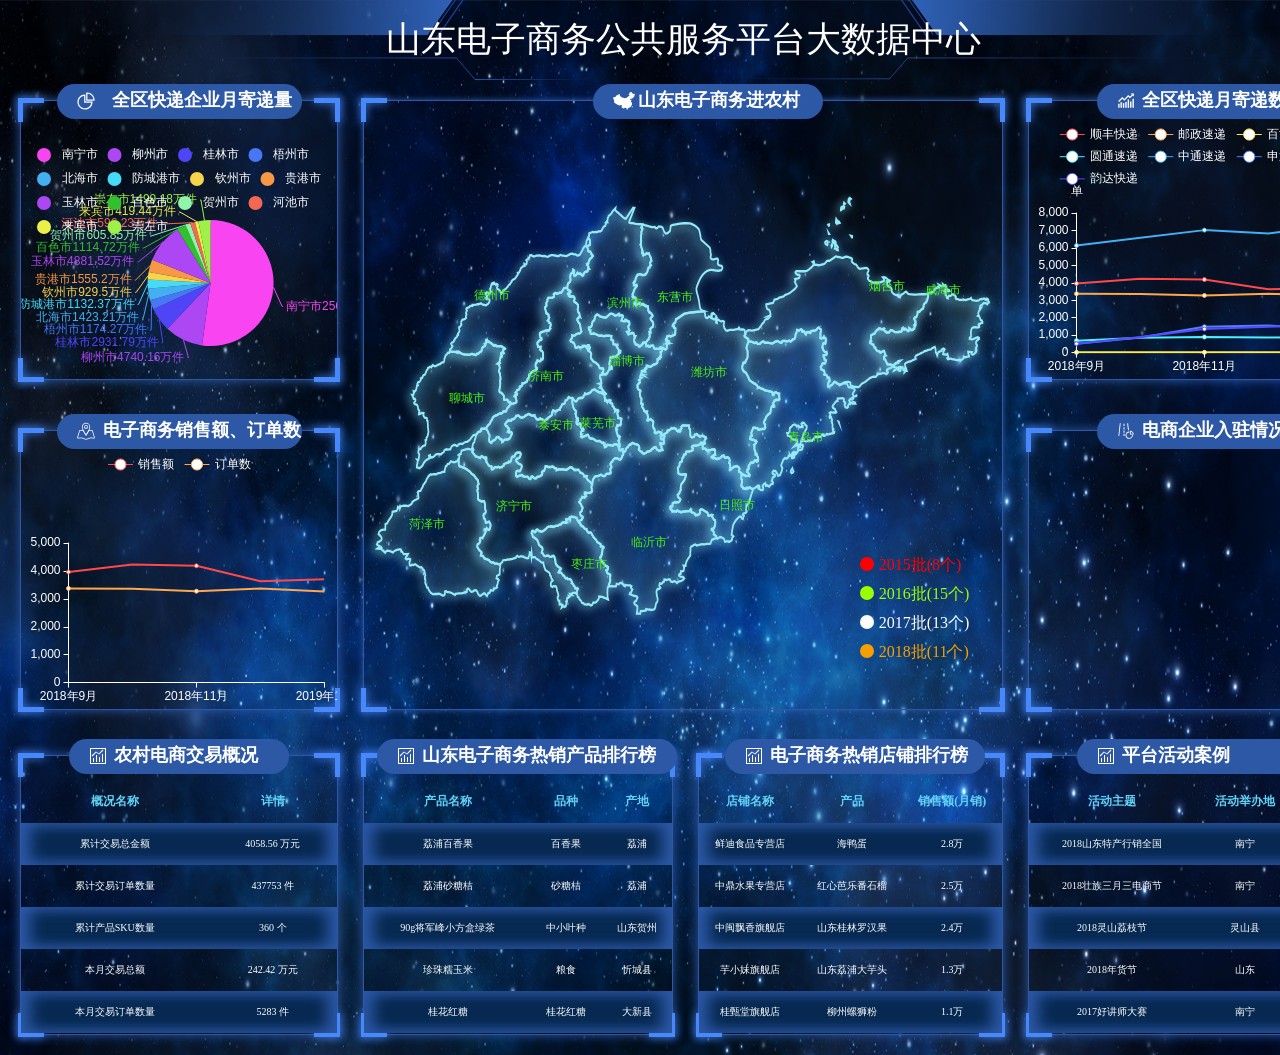
==== index.html @ 79c5d1a5 "Initial commit" ====
﻿<!DOCTYPE html>
<html lang="zh-CN">
<head>
    <meta charset="utf-8">
    <meta http-equiv="X-UA-Compatible" content="IE=edge">
    <meta name="viewport" content="width=device-width, initial-scale=1">
    <title>山东电子商务公共服务平台大数据中心</title>
    <link href="css/bootstrap.css" rel="stylesheet">
    <link rel="stylesheet" href="css/base.css">
    <link rel="stylesheet" href="css/index.css">

    <style>
        .t_title{
            width: 100%;
            height: 100%;
            text-align: center;
            font-size: 2.5em;
            line-height: 80px;
            color: #fff;
        }
        #chart_map{
            cursor: pointer;
        }
        .t_show{
            position: absolute;
            top: 0;
            right: 0;
            border-radius: 2px;
            background: #2C58A6;
            padding: 2px 5px;
            color: #fff;
            cursor: pointer;
        }
    </style>
</head>
<body>

<!--header-->
<div class="header">
    <div class="bg_header">
        <div class="header_nav fl t_title">
            山东电子商务公共服务平台大数据中心
        </div>
    </div>
</div>

<!--main-->
<div class="data_content">
    <!-- <div class="data_time">
        温馨提示: 点击模块后跳转至详情页面。
    </div> -->

    <div class="data_main">
        <div class="main_left fl">
            <div class="left_1 t_btn6" style="cursor: pointer;">
                <!--左上边框-->
                <div class="t_line_box">
                    <i class="t_l_line"></i>
                    <i class="l_t_line"></i>
                </div>
                <!--右上边框-->
                <div class="t_line_box">
                    <i class="t_r_line"></i>
                    <i class="r_t_line"></i>
                </div>
                <!--左下边框-->
                <div class="t_line_box">
                    <i class="l_b_line"></i>
                    <i class="b_l_line"></i>
                </div>
                    <!--右下边框-->
                    <div class="t_line_box">
                    <i class="r_b_line"></i>
                    <i class="b_r_line"></i>
                </div>
                <div class="main_title">
                    <img src="picture/t_1.png" alt="">
                  全区快递企业月寄递量
                </div>
                <div id="chart_1" class="chart" style="width:100%;height: 280px;"></div>
            </div>
            <div class="left_2" style="cursor: pointer;">
                <div class="t_line_box">
                    <i class="t_l_line"></i>
                    <i class="l_t_line"></i>
                </div>
                <div class="t_line_box">
                    <i class="t_r_line"></i>
                    <i class="r_t_line"></i>
                </div>
                <div class="t_line_box">
                    <i class="l_b_line"></i>
                    <i class="b_l_line"></i>
                </div>
                    <div class="t_line_box">
                    <i class="r_b_line"></i>
                    <i class="b_r_line"></i>
                </div>
                <div class="main_title">
                    <img src="picture/t_2.png" alt="">
                    电子商务销售额、订单数
                </div>
                <div id="chart_2" class="chart t_btn9" style="width:100%;height: 280px;"></div>
            </div>
        </div>
        <div class="main_center fl">
            <div class="center_text" style="position: relative;">
                <!--左上边框-->
                <div class="t_line_box">
                    <i class="t_l_line"></i>
                    <i class="l_t_line"></i>
                </div>
                <!--右上边框-->
                <div class="t_line_box">
                    <i class="t_r_line"></i>
                    <i class="r_t_line"></i>
                </div>
                <!--左下边框-->
                <div class="t_line_box">
                    <i class="l_b_line"></i>
                    <i class="b_l_line"></i>
                </div>
                 <!--右下边框-->
                 <div class="t_line_box">
                    <i class="r_b_line"></i>
                    <i class="b_r_line"></i>
                </div>
                <div class="main_title" style="width: 230px;">
                    <img src="picture/t_3.png" alt="">
                    山东电子商务进农村
                </div>
                <div id="chart_map" style="width:100%;height:610px;">
                </div>
                <div class="linshi_zdy">
                    <ul>
                        <li><span></span>2015批(8个)</li>
                        <li><span></span>2016批(15个)</li>
                        <li><span></span>2017批(13个)</li>
                        <li><span></span>2018批(11个)</li>
                    </ul>
                </div>
            </div>
        </div>
<style type="text/css">
.linshi_zdy{
    position: absolute;
    right: 0px;
    top: 450px;
}
.linshi_zdy li{
    width: 150px;
    font-size: 16px;
    padding: 3px 8px;
    cursor: pointer;
}
.linshi_zdy span{
    display: block;
    width: 14px;
    height: 14px;
    float: left;
    border-radius: 50%;
    margin-top: 3px;
    margin-right: 5px;
}
.linshi_zdy li:first-child{
    color: #ff0000;
}
.linshi_zdy li:first-child span{
    background: #ff0000;
}
.linshi_zdy li:nth-child(2){
    color: #9cff00;
}
.linshi_zdy li:nth-child(2) span{
    background: #9cff00;
}
.linshi_zdy li:nth-child(3){
    color: #fff;
}
.linshi_zdy li:nth-child(3) span{
    background: #fff;
}
.linshi_zdy li:nth-child(4){
    color: #f4a100;
}
.linshi_zdy li:nth-child(4) span{
    background: #f4a100;
}
</style>
        <div class="main_right fr">
            <div class="right_1">
                <!--左上边框-->
                <div class="t_line_box">
                    <i class="t_l_line"></i>
                    <i class="l_t_line"></i>
                </div>
                <!--右上边框-->
                <div class="t_line_box">
                    <i class="t_r_line"></i>
                    <i class="r_t_line"></i>
                </div>
                <!--左下边框-->
                <div class="t_line_box">
                    <i class="l_b_line"></i>
                    <i class="b_l_line"></i>
                </div>
                    <!--右下边框-->
                    <div class="t_line_box">
                    <i class="r_b_line"></i>
                    <i class="b_r_line"></i>
                </div>
                <div class="main_title" style="width:220px;">
                    <img src="picture/t_4.png" alt="">
                    全区快递月寄递数量
                </div>
                <div id="chart_3" class="echart t_btn7" style="width:100%;height: 280px;"></div>
            </div>
            <div class="right_2">
                <!--左上边框-->
                <div class="t_line_box">
                    <i class="t_l_line"></i>
                    <i class="l_t_line"></i>
                </div>
                <!--右上边框-->
                <div class="t_line_box">
                    <i class="t_r_line"></i>
                    <i class="r_t_line"></i>
                </div>
                <!--左下边框-->
                <div class="t_line_box">
                    <i class="l_b_line"></i>
                    <i class="b_l_line"></i>
                </div>
                    <!--右下边框-->
                    <div class="t_line_box">
                    <i class="r_b_line"></i>
                    <i class="b_r_line"></i>
                </div>
                <div class="main_title" style="width:200px;">
                    <img src="picture/t_5.png" alt="">
                    电商企业入驻情况
                </div>
                <div id="chart_4" class="echart fl t_btn4" style="width:100%;height: 280px;cursor: pointer;"></div>
            </div>
        </div>
    </div>
    <div class="data_bottom">
        <div class="bottom_1 fl t_btn5" style="cursor: pointer;">
            <div class="t_line_box">
                <i class="t_l_line"></i>
                <i class="l_t_line"></i>
            </div>
            <div class="t_line_box">
                <i class="t_r_line"></i>
                <i class="r_t_line"></i>
            </div>
            <div class="t_line_box">
                <i class="l_b_line"></i>
                <i class="b_l_line"></i>
            </div>
                <div class="t_line_box">
                <i class="r_b_line"></i>
                <i class="b_r_line"></i>
            </div>
            <div class="main_title">
                <img src="picture/t_7.png" alt="">
                农村电商交易概况
            </div>
            <div class="main_table t_btn8">
                    <table>
                        <thead>
                        <tr>
                            <th>概况名称</th>
                            <th>详情</th>
                        </tr>
                        </thead>
                        <tbody>
                        <tr>
                            <td>累计交易总金额</td>
                            <td>4058.56 万元</td>
                        </tr>
                        <tr>
                            <td>累计交易订单数量</td>
                            <td>437753 件</td>
                        </tr>
                        <tr>
                            <td>累计产品SKU数量</td>
                            <td>360 个</td>
                        </tr>
                        <tr>
                            <td>本月交易总额</td>
                            <td>242.42 万元</td>
                        </tr>
                        <tr>
                            <td>本月交易订单数量</td>
                            <td>5283 件</td>
                        </tr>
                        </tbody>
                    </table>
                </div>
        </div>
        <div class="bottom_center fl">
            <div class="bottom_2 fl">
                <div class="t_line_box">
                    <i class="t_l_line"></i>
                    <i class="l_t_line"></i>
                </div>
                <div class="t_line_box">
                    <i class="t_r_line"></i>
                    <i class="r_t_line"></i>
                </div>
                <div class="t_line_box">
                    <i class="l_b_line"></i>
                    <i class="b_l_line"></i>
                </div>
                    <div class="t_line_box">
                    <i class="r_b_line"></i>
                    <i class="b_r_line"></i>
                </div>
                <div class="main_title" style="width:300px;left:40%;">
                    <img src="picture/t_7.png" alt="">
                    山东电子商务热销产品排行榜
                </div>
                <div class="main_table t_btn8">
                    <table>
                        <thead>
                        <tr>
                            <th>产品名称</th>
                            <th>品种</th>
                            <th>产地</th>
                        </tr>
                        </thead>
                        <tbody>
                        <tr>
                            <td>荔浦百香果</td>
                            <td>百香果</td>
                            <td>荔浦</td>
                        </tr>
                        <tr>
                            <td>荔浦砂糖桔</td>
                            <td>砂糖桔</td>
                            <td>荔浦</td>
                        </tr>
                        <tr>
                            <td>90g将军峰小方盒绿茶</td>
                            <td>中小叶种</td>
                            <td>山东贺州</td>
                        </tr>
                        <tr>
                            <td>珍珠糯玉米</td>
                            <td>粮食</td>
                            <td>忻城县</td>
                        </tr>
                        <tr>
                            <td>桂花红糖</td>
                            <td>桂花红糖</td>
                            <td>大新县</td>
                        </tr>
                        </tbody>
                    </table>
                </div>
            </div>
            <div class="bottom_3 fl">
                <div class="t_line_box">
                    <i class="t_l_line"></i>
                    <i class="l_t_line"></i>
                </div>
                <div class="t_line_box">
                    <i class="t_r_line"></i>
                    <i class="r_t_line"></i>
                </div>
                <div class="t_line_box">
                    <i class="l_b_line"></i>
                    <i class="b_l_line"></i>
                </div>
                    <div class="t_line_box">
                    <i class="r_b_line"></i>
                    <i class="b_r_line"></i>
                </div>
                <div class="main_title" style="width:260px;left:45%;">
                    <img src="picture/t_7.png" alt="">
                   电子商务热销店铺排行榜
                </div>
                <div class="main_table t_btn2">
                    <table>
                        <thead>
                        <tr>
                            <th>店铺名称</th>
                            <th>产品</th>
                            <th>销售额(月销)</th>
                        </tr>
                        </thead>
                        <tbody>
                        <tr>
                            <td>鲜迪食品专营店</td>
                            <td>海鸭蛋</td>
                            <td>2.8万</td>
                        </tr>
                        <tr>
                            <td>中鼎水果专营店</td>
                            <td>红心芭乐番石榴</td>
                            <td>2.5万</td>
                        </tr>
                        <tr>
                            <td>中闽飘香旗舰店</td>
                            <td>山东桂林罗汉果</td>
                            <td>2.4万</td>
                        </tr>
                        <tr>
                            <td>芋小妹旗舰店</td>
                            <td>山东荔浦大芋头</td>
                            <td>1.3万</td>
                        </tr>
                        <tr>
                            <td>桂甄堂旗舰店</td>
                            <td>柳州螺狮粉</td>
                            <td>1.1万</td>
                        </tr>
                        </tbody>
                    </table>
                </div>
            </div>
        </div>
        <div class="bottom_4 fr">
            <div class="t_line_box">
                <i class="t_l_line"></i>
                <i class="l_t_line"></i>
            </div>
            <div class="t_line_box">
                <i class="t_r_line"></i>
                <i class="r_t_line"></i>
            </div>
            <div class="t_line_box">
                <i class="l_b_line"></i>
                <i class="b_l_line"></i>
            </div>
                <div class="t_line_box">
                <i class="r_b_line"></i>
                <i class="b_r_line"></i>
            </div>
            <div class="main_title">
                <img src="picture/t_7.png" alt="">
                平台活动案例
            </div>
            <div class="main_table t_btn3 table_zdy">
                <table>
                    <thead>
                    <tr>
                        <th>活动主题</th>
                        <th>活动举办地</th>
                        <th>日期</th>
                    </tr>
                    </thead>
                    <tbody>
                    <tr>
                        <td><a target="blank" href="http://www.gxitps.org/zhanhui/detail/id/20.html">2018山东特产行销全国</a></td>
                        <td>南宁</td>
                        <td>2018年</td>
                    </tr>
                    <tr>
                        <td><a target="blank" href="http://www.gxitps.org/zhanhui/detail/id/16.html">2018壮族三月三电商节</a></td>
                        <td>南宁</td>
                        <td>2018年</td>
                    </tr>
                    <tr>
                        <td><a target="blank" href="http://www.gxitps.org/zhanhui/detail/id/17.html">2018灵山荔枝节</a></td>
                        <td>灵山县</td>
                        <td>2018年</td>
                    </tr>
                    <tr>
                        <td>2018年货节</td>
                        <td>山东</td>
                        <td>2018年</td>
                    </tr>
                    <tr>
                        <td>2017好讲师大赛</td>
                        <td>南宁</td>
                        <td>2017年</td>
                    </tr>
                    </tbody>
                </table>
            </div>
        </div>
    </div>
</div>
</body>
<script src="scripts/jquery-2.2.1.min.js"></script>
<script src="scripts/bootstrap.min.js"></script>
<script src="scripts/common.js"></script>
<script src="scripts/echarts.min.js"></script>
<script src="scripts/datatool.js"></script>
<script src="scripts/index.js"></script>
<!-- <script src="scripts/china.js"></script> -->
<script src="scripts/shandong.js"></script>
<script type="text/javascript">
    var dianshang = [];
    function get_shuju(){
        $.ajax({
            type : "post",
            async:false,
            url:"/record/dianshang",
            data:{},
            dataType:"json",
            success:function(res){
                // console.log(res);
                // if (res) {
                    // for (var i = 0; i < res.length; i++) {
                        dianshang.push(res);
                    // };
                // };
            }
        })
        return dianshang;
    }

    //电商企业入驻情况
    dianshang = get_shuju();

    var changedetail = echarts.init(document.getElementById('chart_4'));
    option = {
        tooltip: {
            trigger: 'axis',
            // formatter: '{b}</br>{a}: {c}</br>{a1}: {c1}'
        },
        toolbox: {
            show:false,
            feature: {
                dataView: {show: true, readOnly: false},
                magicType: {show: true, type: ['line', 'bar']},
                restore: {show: true},
                saveAsImage: {show: true}
            }
        },
        legend: {
            data:['',''],
            show:false
        },
        grid:{
            top:'18%',
            right:'5%',
            bottom:'8%',
            left:'5%',
            containLabel: true
        },
        xAxis: [
            {
                type: 'category',
                data: ['名优企业','技术服务','技术开发','电子商务','网络推广','涉互联网企业'],
                splitLine:{
                    show:false,
                    lineStyle:{
                        color: '#3c4452'
                    }
                },
                axisTick: {
                    show: false
                },
                axisLabel:{
                    textStyle:{
                        color:"#fff"
                    },
                    lineStyle:{
                        color: '#519cff'
                    },
                    alignWithLabel: true,
                    interval:0
                }
            }
        ],
        yAxis: [
            {
                type: 'value',
                name: '入驻数据',
                nameTextStyle:{
                    color:'#fff'
                },
                interval: 100000,
                min: 0,
                splitLine:{
                    show:true,
                    lineStyle:{
                        color: '#23303f'
                    }
                },
                axisLine: {
                    show:false,
                    lineStyle: {
                        color: '#115372'
                    }
                },
                axisTick: {
                    show: false
                },
                axisLabel:{
                    textStyle:{
                        color:"#fff"
                    },
                    alignWithLabel: true,
                    interval:0

                }
            }
        ],
        color:"yellow",
        series: [
            {
                name:'电商企业入驻',
                type:'bar',
                data: [dianshang[0][0],dianshang[0][1],dianshang[0][2],dianshang[0][3],dianshang[0][4],dianshang[0][5]],
                boundaryGap: '45%',
                barWidth:'40%',

                itemStyle: {
                    normal: {
                        color: function(params) {
                            var colorList = [
                                '#6bc0fb','#7fec9d','#fedd8b','#ffa597','#84e4dd','#6bc0fb'
                            ];
                            return colorList[params.dataIndex]
                        },label: {
                            show: true,
                            position: 'top',
                            formatter: '{c}'
                        }
                    }
                }
            }
        ]
    };
    changedetail.setOption(option);
</script>
</html>
---- css/base.css ----
﻿*{
    margin: 0;
    padding: 0;
    font-family: PingFangSC-Light, 微软雅黑;
}
body,html{
    width: 100%;
    height: auto;
    color:#333;
    /* overflow: hidden;*/
    background: url('../images/bg.jpg') no-repeat;
    background-size: 100% 100%;
}
/*各浏览器显示不同，去掉蓝色边框*/
fieldset, img, input, button {
    border: none;
    padding: 0;
    margin: 0;
    outline-style: none;
}
img {
    border: 0;
    vertical-align: middle;
}
ul, li {
    list-style: none;
}
a {
    text-decoration: none;
    cursor: pointer;
}
/*清除浮动*/
.clear-both:before, .clear-both:after {
    display: table;
    content: "";
    -webkit-box-sizing: border-box;
    -moz-box-sizing: border-box;
    box-sizing: border-box;
    clear: both;
}
.clearfix {
    *zoom: 1; /*IE/7/6*/
}
.fl{
    float: left;
}
.fr{
    float: right;
}

/*header开始*/
.header{
    width: 100%;
    height: 80px;
    padding:0 20px;
    min-width: 1366px;
}
.bg_header{
    width: 100%;
    height: 80px;
    background: url(../images/title.png) no-repeat;
    background-size: 100% 100%;
}
.header>.header_logo{
    padding:18px 10px 10px 0px;
}
.header>.header_logo>a{
    display: block;
}
.header>.header_logo>a>img{
    width:260px;
}

.header>.header_nav{
    margin-left: 20px;
}
.header>.header_nav>ul>li{
    float: left;
    margin-right: 6px;
    position: relative;
}
.header>.header_nav>ul>li>a{
    display: block;
    height: 80px;
    padding:0 10px 0 30px;
    line-height: 80px;
    color:#fff;
}
.header>.header_nav>ul>li>a:hover{
    border-bottom: 4px solid #4b8df8;
}
.header>.header_nav>ul>li>img{
    float: left;
    position: absolute;
    top: 33px;
    left:10px;
}
.header>.header_nav>ul>li>a.nav_current{
    border-bottom: 4px solid #4b8df8;
}

.header>.header_myself{
    width: 90px;
    text-align: center;
}
.header>.header_myself>p{
    color:#fff;
    font-size: 13px;
    margin-top: 15px;
}
.header>.header_myself>a{
    color:#fff;
    font-size: 13px;
}

/*content 开始*/

.content{
    margin: 20px;
    width: calc(100% - 40px);
    min-width: 1366px;
}
.content>.content_title{
    width: 100%;
    height: 35px;
    line-height: 35px;
    background-color: #4b8df8;
    box-sizing: border-box;
    margin-bottom: 20px;
}
.content>.content_title>p{
    color:#fff;
    font-size: 16px;
    font-weight: 600;
}
.content>.content_title>img{
    margin: 10px 10px 0px 10px;
}
.content>.content_main{
    min-width: 1366px;
}
.content>.content_main>.content_search>div{
    margin-right: 25px;
}
.content>.content_main>.content_search>div>label{
    width: 80px;
    text-align: right;
}
.content>.content_main>.content_search>div>select,
.content>.content_main>.content_search>div>input
{
    width: 200px;
}
.content>.content_main>.content_table{
    margin-top: 30px;
}
.content>.content_main>.content_table>table{
    margin-top: 15px;
}
.content>.content_main>.content_table>table th:nth-child(1),
.content>.content_main>.content_table>table td:nth-child(1){
    width: 50px;
    text-align: center;
}

.content>.content_main>.content_page>span {
    font-size: 12.8px;
    margin-top: 7px;
}
.content>.content_main>.content_page>select{
    width: 70px;
    margin-right: 10px;
}
/*content 结束*/
---- css/index.css ----
﻿.data_content{
    /*overflow-x: hidden;*/
    min-width: 1366px;
    padding-top: 20px;
    padding-bottom: 20px;
}
.data_content .data_time{
    width: 340px;
    height: 35px;
    background-color: #2C58A6;
    line-height: 35px;
    color: #fff;
    font-size: 12.8px;
    position: relative;
    margin-bottom: 25px;
    margin-left: 20px;
    text-align: center;
}
.data_content .data_time img{
    position: absolute;
    top: 8px;
    left: 15px;
}
.data_content .data_info{
    width: calc(100% - 40px);
    margin-bottom: 40px;
    height: 110px;
    margin-left: 20px;
}
.data_content .data_info .info_1{
    width: 40%;
    height: 110px;
}
.data_content .data_info .info_1>.text_1{
    width: calc(100% - 25px);
    background-color: #034c6a;
    height: 110px;
}

.data_content .data_info .info_2{
    width: 31%;
    height: 110px;
}
.data_content .data_info .info_2>.text_2{
    width: calc(100% - 25px);
    background-color: #034c6a;
    height: 110px;
}

.data_content .data_info .info_3{
    width: 29%;
    height: 110px;
}
.data_content .data_info .info_3>.text_3{
    width:100%;
    background-color: #034c6a;
    height: 110px;

}

.data_content .data_info>div.info_1>.text_1>div{
    width: 33.333%;
    position: relative;
}
.data_content .data_info>div.info_2>div>div,
.data_content .data_info>div.info_3>div>div{
    width: 50%;
    position: relative;
}
.data_content .data_info img{
    position: absolute;
    top: 35px;
    left: 15px;
}
.data_content .data_info>div>div>div>div{
    margin-left:65px;
    margin-top: 23px;
}
.data_content .data_info>div.info_2>div>div>div{
    margin-left: 70px;
    margin-top: 23px;
}
.data_content .data_info p:nth-child(1){
    color:#fff;
    font-size: 12.8px;
}
.data_content .data_info p:nth-child(2){
    font-weight: 600;
    font-size: 28px;
    color:#ffff43;
}
.data_content .data_info>div.info_2 p:nth-child(2){
    font-weight: 600;
    font-size: 28px;
    color:#25f3e6;
}
.data_content .data_info>div.info_3 p:nth-child(2){
    font-weight: 600;
    font-size: 28px;
    color:#ff4e4e;
}

.data_content .data_main{
    width: calc(100% - 40px);
    margin-bottom: 40px;
    height: 615px;
    margin-left: 20px;
}
.data_content .data_main .main_left{
    width: 24%;
}
.data_content .data_main .main_left>div{
    width: 100%;
    height: 280px;
    box-sizing: border-box;
    border: 1px solid #2C58A6;
    position: relative;
    box-shadow: 0 0 10px #2C58A6;
}
.data_content .data_main .main_left div.left_1{
    /*background: url("../images/chart_1.png") no-repeat center;*/
}

.data_content .data_main .main_left div.left_2{
    /*background: url("../images/chart_2.png") no-repeat center;*/
}
.data_content .data_main .main_left div:nth-child(1){
    margin-bottom: 50px;
}
.data_content .data_main .main_left div .main_title{
    width: 245px;
    height: 35px;
    line-height: 33px;
    background-color: #2C58A6;
    border-radius: 18px;
    position: absolute;
    top: -17px;
    left: 40%;
    margin-left: -90px;
    color:#fff;
    font-size: 18px;
    font-weight: 600;
    box-sizing: border-box;
    padding-left: 45px;
    z-index: 1000;
    text-align: center;
}
.data_content .data_main .main_left div .main_title img{
    position: absolute;
    top: 8px;
    left: 20px;
}


.data_content .data_main .main_center{
    width: 52%;
    height: 610px;

}
.data_content .data_main .main_center .center_text{
    width: calc(100% - 50px);
    height: 610px;
    margin-left: 25px;
    margin-right: 25px;
    box-sizing: border-box;
    border: 1px solid #2C58A6;
    box-shadow: 0px 0px 6px #2C58A6;
    position: relative;
}
.l_t_line{
    width: 5px;
    height: 24px;
    left: -3px;
    top: -3px;
}
.t_l_line{
    height: 5px;
    width: 26px;
    left: -3px;
    top: -3px;
}
.t_line_box {
    position: absolute;
    width: 100%;
    height: 100%;
}
.t_line_box i{
    background-color: #4788fb;
    box-shadow: 0px 0px 10px #4788fb;
    position: absolute;
}
.t_r_line{
    height: 5px;
    width: 26px;
    right: -3px;
    top: -3px;
}
.r_t_line{
    width: 5px;
    height: 24px;
    right: -3px;
    top: -3px;
}
.l_b_line{
    width: 5px;
    height: 24px;
    left: -3px;
    bottom: -3px;
}
.b_l_line{
    height: 5px;
    width: 26px;
    left: -3px;
    bottom: -3px;
}
.r_b_line{
    width: 5px;
    height: 24px;
    right: -3px;
    bottom: -3px;
}
.b_r_line{
    height: 5px;
    width: 26px;
    right: -3px;
    bottom: -3px;
}
.data_content .data_main .main_center .main_title{
    width: 180px;
    height: 35px;
    line-height: 33px;
    background-color: #2C58A6;
    border-radius: 18px;
    position: absolute;
    top: -17px;
    left:50%;
    margin-left: -90px;
    color:#fff;
    font-size: 18px;
    font-weight: 600;
    box-sizing: border-box;
    padding-left: 45px;
    z-index: 1000;
}
.data_content .data_main .main_center .main_title img{
    position: absolute;
    top: 8px;
    left: 20px;
}

.data_content .data_main .main_right{
    width: 24%;
}
.data_content .data_main .main_right>div{
    width: 100%;
    height: 280px;
    box-sizing: border-box;
    border: 1px solid #2C58A6;
    position: relative;
    box-shadow: 0 0 10px #2C58A6;
}
.data_content .data_main .main_right div.right_1 .choice{
    position: absolute;
    top: 25px;
    right: 30px;
    z-index: 1000;
}
.data_content .data_main .main_right div.right_1 .choice label{
    color:#fff;
}

.data_content .data_main .main_right div.right_2{
    /*background: url("../images/chart_4.png") no-repeat center;*/
}
.data_content .data_main .main_right div.right_2 .chart_text {
    width: 18%;
    color:#fff;
    text-align: center;
    margin-top: 12px;
}
.data_content .data_main .main_right div.right_2 .chart_text p{
    margin-top: 21px;
}
.data_content .data_main .main_right div.right_2 .chart_text p img{
    margin-right: 5px;
    margin-top: -4px;
}
.data_content .data_main .main_right div.right_2 .chart_text p:nth-child(1){
    font-size: 14px;
    font-weight: 600;
}
.data_content .data_main .main_right div.right_2 .text_sum{
    text-align: center;
    color:#ffff43;
    font-weight: 600;
}
.data_content .data_main .main_right div.right_2 .text_sum div:nth-child(2){
    font-size: 18px;
    font-weight: 600;
}
.data_content .data_main .main_right div:nth-child(1){
    margin-bottom: 50px;
}
.data_content .data_main .main_right div .main_title{
    width: 180px;
    height: 35px;
    line-height: 33px;
    background-color: #2C58A6;
    border-radius: 18px;
    position: absolute;
    top: -17px;
    left:50%;
    margin-left: -90px;
    color:#fff;
    font-size: 18px;
    font-weight: 600;
    box-sizing: border-box;
    padding-left: 45px;
}
.data_content .data_main .main_right div .main_title img{
    position: absolute;
    top: 8px;
    left: 20px;
}


.data_content .data_bottom{
    width: calc(100% - 40px);
    height: 280px;
    margin-left: 20px;
}
.data_content .data_bottom div{

}
.data_content .data_bottom .bottom_1{
    width: 24%;
    height: 280px;
    position: relative;
    box-sizing: border-box;
    border: 1px solid #2C58A6;
    box-shadow: 0 0 10px #2C58A6;
}
.data_content .data_bottom .bottom_center{
    width: 52%;
    height: 280px;
}
.data_content .data_bottom .bottom_2{
    width: calc(50% - 35px);
    height: 280px;
    position: relative;
    box-sizing: border-box;
    border: 1px solid #2C58A6;
    margin-left: 25px;
    box-shadow: 0 0 10px #2C58A6;
}
.data_content .data_bottom .bottom_3{
    width: calc(50% - 40px);
    height: 280px;
    position: relative;
    box-sizing: border-box;
    border: 1px solid #2C58A6;
    margin-left:25px;
    box-shadow: 0 0 10px #2C58A6;
}
.data_content .data_bottom .bottom_4{
    width: 24%;
    height: 280px;
    position: relative;
    box-sizing: border-box;
    border: 1px solid #2C58A6;
    box-shadow: 0 0 10px #2C58A6;
}
.data_content .data_bottom div .main_title{
    width: 220px;
    height: 35px;
    line-height: 33px;
    background-color: #2C58A6;
    border-radius: 18px;
    position: absolute;
    top: -17px;
    left:50%;
    margin-left: -110px;
    color:#fff;
    font-size: 18px;
    font-weight: 600;
    box-sizing: border-box;
    padding-left: 45px;
}
.data_content .data_bottom div .main_title img{
    position: absolute;
    top: 8px;
    left: 20px;
}

.data_content .data_bottom div .main_table tr{
    height: 42px;
}
.data_content .data_bottom div .main_table{
    width: 100%;
    margin-top: 25px;
}
.data_content .data_bottom div .main_table table{
    width: 100%;
}
.data_content .data_bottom div .main_table thead tr{
    height: 42px;
}
.data_content .data_bottom div .main_table th{
    font-size: 12px;
    font-weight: 600;
    color:#61d2f7;
    text-align: center;
}
.data_content .data_bottom div .main_table th:nth-child(1){

}
.data_content .data_bottom div .main_table th:nth-child(2){

}
.data_content .data_bottom div .main_table td{
    color:#fff;
    font-size: 10px;
    text-align: center;
}
.data_content .data_bottom div .main_table tbody tr:nth-child(1),
.data_content .data_bottom div .main_table tbody tr:nth-child(3),
.data_content .data_bottom div .main_table tbody tr:nth-child(5){
    background-color: #072951;
    box-shadow:-10px 0px 15px #2C58A6 inset,   /*左边阴影*/
    10px 0px 15px #2C58A6 inset;  /*右边阴影*/
}
.t_btn8,.t_btn2,.t_btn3{
    position: relative;
    z-index: 100;
    cursor: pointer;
}
.table_zdy a{
    color: #fff;
}
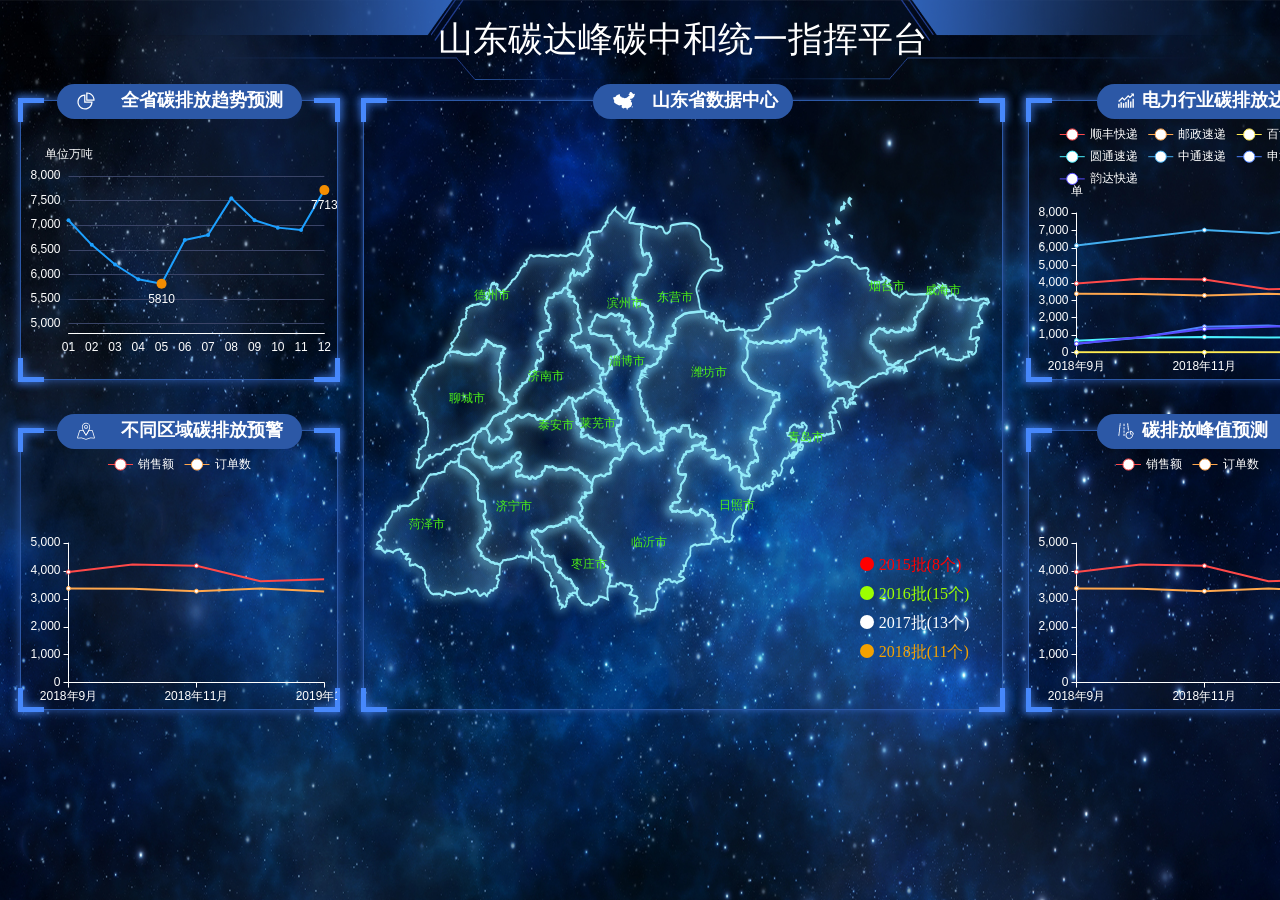
==== commit d9bb720e: "11点22分" ====
--- a/index.html
+++ b/index.html
@@ -4,13 +4,13 @@
     <meta charset="utf-8">
     <meta http-equiv="X-UA-Compatible" content="IE=edge">
     <meta name="viewport" content="width=device-width, initial-scale=1">
-    <title>山东电子商务公共服务平台大数据中心</title>
+    <title>山东碳达峰碳中和统一指挥平台</title>
     <link href="css/bootstrap.css" rel="stylesheet">
     <link rel="stylesheet" href="css/base.css">
     <link rel="stylesheet" href="css/index.css">
 
     <style>
-        .t_title{
+        .t_title {
             width: 100%;
             height: 100%;
             text-align: center;
@@ -18,10 +18,12 @@
             line-height: 80px;
             color: #fff;
         }
-        #chart_map{
+
+        #chart_map {
             cursor: pointer;
         }
-        .t_show{
+
+        .t_show {
             position: absolute;
             top: 0;
             right: 0;
@@ -32,6 +34,63 @@
             cursor: pointer;
         }
     </style>
+
+    <style type="text/css">
+        .linshi_zdy {
+            position: absolute;
+            right: 0px;
+            top: 450px;
+        }
+
+        .linshi_zdy li {
+            width: 150px;
+            font-size: 16px;
+            padding: 3px 8px;
+            cursor: pointer;
+        }
+
+        .linshi_zdy span {
+            display: block;
+            width: 14px;
+            height: 14px;
+            float: left;
+            border-radius: 50%;
+            margin-top: 3px;
+            margin-right: 5px;
+        }
+
+        .linshi_zdy li:first-child {
+            color: #ff0000;
+        }
+
+        .linshi_zdy li:first-child span {
+            background: #ff0000;
+        }
+
+        .linshi_zdy li:nth-child(2) {
+            color: #9cff00;
+        }
+
+        .linshi_zdy li:nth-child(2) span {
+            background: #9cff00;
+        }
+
+        .linshi_zdy li:nth-child(3) {
+            color: #fff;
+        }
+
+        .linshi_zdy li:nth-child(3) span {
+            background: #fff;
+        }
+
+        .linshi_zdy li:nth-child(4) {
+            color: #f4a100;
+        }
+
+        .linshi_zdy li:nth-child(4) span {
+            background: #f4a100;
+        }
+    </style>
 </head>
 <body>
 
@@ -39,17 +98,12 @@
 <div class="header">
     <div class="bg_header">
         <div class="header_nav fl t_title">
-            山东电子商务公共服务平台大数据中心
+            山东碳达峰碳中和统一指挥平台
         </div>
     </div>
 </div>
-
 <!--main-->
 <div class="data_content">
-    <!-- <div class="data_time">
-        温馨提示: 点击模块后跳转至详情页面。
-    </div> -->
-
     <div class="data_main">
         <div class="main_left fl">
             <div class="left_1 t_btn6" style="cursor: pointer;">
@@ -68,16 +122,16 @@
                     <i class="l_b_line"></i>
                     <i class="b_l_line"></i>
                 </div>
-                    <!--右下边框-->
-                    <div class="t_line_box">
+                <!--右下边框-->
+                <div class="t_line_box">
                     <i class="r_b_line"></i>
                     <i class="b_r_line"></i>
                 </div>
                 <div class="main_title">
                     <img src="picture/t_1.png" alt="">
-                  全区快递企业月寄递量
-                </div>
-                <div id="chart_1" class="chart" style="width:100%;height: 280px;"></div>
+                    全省碳排放趋势预测
+                </div>
+                <div id="chart_1" class="chart" style="width:100%;height: 250px"></div>
             </div>
             <div class="left_2" style="cursor: pointer;">
                 <div class="t_line_box">
@@ -92,13 +146,13 @@
                     <i class="l_b_line"></i>
                     <i class="b_l_line"></i>
                 </div>
-                    <div class="t_line_box">
+                <div class="t_line_box">
                     <i class="r_b_line"></i>
                     <i class="b_r_line"></i>
                 </div>
                 <div class="main_title">
                     <img src="picture/t_2.png" alt="">
-                    电子商务销售额、订单数
+                    不同区域碳排放预警
                 </div>
                 <div id="chart_2" class="chart t_btn9" style="width:100%;height: 280px;"></div>
             </div>
@@ -120,14 +174,14 @@
                     <i class="l_b_line"></i>
                     <i class="b_l_line"></i>
                 </div>
-                 <!--右下边框-->
-                 <div class="t_line_box">
+                <!--右下边框-->
+                <div class="t_line_box">
                     <i class="r_b_line"></i>
                     <i class="b_r_line"></i>
                 </div>
-                <div class="main_title" style="width: 230px;">
+                <div class="main_title" style="width: 200px; text-align: center">
                     <img src="picture/t_3.png" alt="">
-                    山东电子商务进农村
+                    山东省数据中心
                 </div>
                 <div id="chart_map" style="width:100%;height:610px;">
                 </div>
@@ -141,52 +195,7 @@
                 </div>
             </div>
         </div>
-<style type="text/css">
-.linshi_zdy{
-    position: absolute;
-    right: 0px;
-    top: 450px;
-}
-.linshi_zdy li{
-    width: 150px;
-    font-size: 16px;
-    padding: 3px 8px;
-    cursor: pointer;
-}
-.linshi_zdy span{
-    display: block;
-    width: 14px;
-    height: 14px;
-    float: left;
-    border-radius: 50%;
-    margin-top: 3px;
-    margin-right: 5px;
-}
-.linshi_zdy li:first-child{
-    color: #ff0000;
-}
-.linshi_zdy li:first-child span{
-    background: #ff0000;
-}
-.linshi_zdy li:nth-child(2){
-    color: #9cff00;
-}
-.linshi_zdy li:nth-child(2) span{
-    background: #9cff00;
-}
-.linshi_zdy li:nth-child(3){
-    color: #fff;
-}
-.linshi_zdy li:nth-child(3) span{
-    background: #fff;
-}
-.linshi_zdy li:nth-child(4){
-    color: #f4a100;
-}
-.linshi_zdy li:nth-child(4) span{
-    background: #f4a100;
-}
-</style>
+
         <div class="main_right fr">
             <div class="right_1">
                 <!--左上边框-->
@@ -204,14 +213,14 @@
                     <i class="l_b_line"></i>
                     <i class="b_l_line"></i>
                 </div>
-                    <!--右下边框-->
-                    <div class="t_line_box">
+                <!--右下边框-->
+                <div class="t_line_box">
                     <i class="r_b_line"></i>
                     <i class="b_r_line"></i>
                 </div>
-                <div class="main_title" style="width:220px;">
+                <div class="main_title" style="width:250px;">
                     <img src="picture/t_4.png" alt="">
-                    全区快递月寄递数量
+                    电力行业碳排放达峰预测
                 </div>
                 <div id="chart_3" class="echart t_btn7" style="width:100%;height: 280px;"></div>
             </div>
@@ -231,254 +240,16 @@
                     <i class="l_b_line"></i>
                     <i class="b_l_line"></i>
                 </div>
-                    <!--右下边框-->
-                    <div class="t_line_box">
+                <!--右下边框-->
+                <div class="t_line_box">
                     <i class="r_b_line"></i>
                     <i class="b_r_line"></i>
                 </div>
                 <div class="main_title" style="width:200px;">
                     <img src="picture/t_5.png" alt="">
-                    电商企业入驻情况
+                    碳排放峰值预测
                 </div>
                 <div id="chart_4" class="echart fl t_btn4" style="width:100%;height: 280px;cursor: pointer;"></div>
-            </div>
-        </div>
-    </div>
-    <div class="data_bottom">
-        <div class="bottom_1 fl t_btn5" style="cursor: pointer;">
-            <div class="t_line_box">
-                <i class="t_l_line"></i>
-                <i class="l_t_line"></i>
-            </div>
-            <div class="t_line_box">
-                <i class="t_r_line"></i>
-                <i class="r_t_line"></i>
-            </div>
-            <div class="t_line_box">
-                <i class="l_b_line"></i>
-                <i class="b_l_line"></i>
-            </div>
-                <div class="t_line_box">
-                <i class="r_b_line"></i>
-                <i class="b_r_line"></i>
-            </div>
-            <div class="main_title">
-                <img src="picture/t_7.png" alt="">
-                农村电商交易概况
-            </div>
-            <div class="main_table t_btn8">
-                    <table>
-                        <thead>
-                        <tr>
-                            <th>概况名称</th>
-                            <th>详情</th>
-                        </tr>
-                        </thead>
-                        <tbody>
-                        <tr>
-                            <td>累计交易总金额</td>
-                            <td>4058.56 万元</td>
-                        </tr>
-                        <tr>
-                            <td>累计交易订单数量</td>
-                            <td>437753 件</td>
-                        </tr>
-                        <tr>
-                            <td>累计产品SKU数量</td>
-                            <td>360 个</td>
-                        </tr>
-                        <tr>
-                            <td>本月交易总额</td>
-                            <td>242.42 万元</td>
-                        </tr>
-                        <tr>
-                            <td>本月交易订单数量</td>
-                            <td>5283 件</td>
-                        </tr>
-                        </tbody>
-                    </table>
-                </div>
-        </div>
-        <div class="bottom_center fl">
-            <div class="bottom_2 fl">
-                <div class="t_line_box">
-                    <i class="t_l_line"></i>
-                    <i class="l_t_line"></i>
-                </div>
-                <div class="t_line_box">
-                    <i class="t_r_line"></i>
-                    <i class="r_t_line"></i>
-                </div>
-                <div class="t_line_box">
-                    <i class="l_b_line"></i>
-                    <i class="b_l_line"></i>
-                </div>
-                    <div class="t_line_box">
-                    <i class="r_b_line"></i>
-                    <i class="b_r_line"></i>
-                </div>
-                <div class="main_title" style="width:300px;left:40%;">
-                    <img src="picture/t_7.png" alt="">
-                    山东电子商务热销产品排行榜
-                </div>
-                <div class="main_table t_btn8">
-                    <table>
-                        <thead>
-                        <tr>
-                            <th>产品名称</th>
-                            <th>品种</th>
-                            <th>产地</th>
-                        </tr>
-                        </thead>
-                        <tbody>
-                        <tr>
-                            <td>荔浦百香果</td>
-                            <td>百香果</td>
-                            <td>荔浦</td>
-                        </tr>
-                        <tr>
-                            <td>荔浦砂糖桔</td>
-                            <td>砂糖桔</td>
-                            <td>荔浦</td>
-                        </tr>
-                        <tr>
-                            <td>90g将军峰小方盒绿茶</td>
-                            <td>中小叶种</td>
-                            <td>山东贺州</td>
-                        </tr>
-                        <tr>
-                            <td>珍珠糯玉米</td>
-                            <td>粮食</td>
-                            <td>忻城县</td>
-                        </tr>
-                        <tr>
-                            <td>桂花红糖</td>
-                            <td>桂花红糖</td>
-                            <td>大新县</td>
-                        </tr>
-                        </tbody>
-                    </table>
-                </div>
-            </div>
-            <div class="bottom_3 fl">
-                <div class="t_line_box">
-                    <i class="t_l_line"></i>
-                    <i class="l_t_line"></i>
-                </div>
-                <div class="t_line_box">
-                    <i class="t_r_line"></i>
-                    <i class="r_t_line"></i>
-                </div>
-                <div class="t_line_box">
-                    <i class="l_b_line"></i>
-                    <i class="b_l_line"></i>
-                </div>
-                    <div class="t_line_box">
-                    <i class="r_b_line"></i>
-                    <i class="b_r_line"></i>
-                </div>
-                <div class="main_title" style="width:260px;left:45%;">
-                    <img src="picture/t_7.png" alt="">
-                   电子商务热销店铺排行榜
-                </div>
-                <div class="main_table t_btn2">
-                    <table>
-                        <thead>
-                        <tr>
-                            <th>店铺名称</th>
-                            <th>产品</th>
-                            <th>销售额(月销)</th>
-                        </tr>
-                        </thead>
-                        <tbody>
-                        <tr>
-                            <td>鲜迪食品专营店</td>
-                            <td>海鸭蛋</td>
-                            <td>2.8万</td>
-                        </tr>
-                        <tr>
-                            <td>中鼎水果专营店</td>
-                            <td>红心芭乐番石榴</td>
-                            <td>2.5万</td>
-                        </tr>
-                        <tr>
-                            <td>中闽飘香旗舰店</td>
-                            <td>山东桂林罗汉果</td>
-                            <td>2.4万</td>
-                        </tr>
-                        <tr>
-                            <td>芋小妹旗舰店</td>
-                            <td>山东荔浦大芋头</td>
-                            <td>1.3万</td>
-                        </tr>
-                        <tr>
-                            <td>桂甄堂旗舰店</td>
-                            <td>柳州螺狮粉</td>
-                            <td>1.1万</td>
-                        </tr>
-                        </tbody>
-                    </table>
-                </div>
-            </div>
-        </div>
-        <div class="bottom_4 fr">
-            <div class="t_line_box">
-                <i class="t_l_line"></i>
-                <i class="l_t_line"></i>
-            </div>
-            <div class="t_line_box">
-                <i class="t_r_line"></i>
-                <i class="r_t_line"></i>
-            </div>
-            <div class="t_line_box">
-                <i class="l_b_line"></i>
-                <i class="b_l_line"></i>
-            </div>
-                <div class="t_line_box">
-                <i class="r_b_line"></i>
-                <i class="b_r_line"></i>
-            </div>
-            <div class="main_title">
-                <img src="picture/t_7.png" alt="">
-                平台活动案例
-            </div>
-            <div class="main_table t_btn3 table_zdy">
-                <table>
-                    <thead>
-                    <tr>
-                        <th>活动主题</th>
-                        <th>活动举办地</th>
-                        <th>日期</th>
-                    </tr>
-                    </thead>
-                    <tbody>
-                    <tr>
-                        <td><a target="blank" href="http://www.gxitps.org/zhanhui/detail/id/20.html">2018山东特产行销全国</a></td>
-                        <td>南宁</td>
-                        <td>2018年</td>
-                    </tr>
-                    <tr>
-                        <td><a target="blank" href="http://www.gxitps.org/zhanhui/detail/id/16.html">2018壮族三月三电商节</a></td>
-                        <td>南宁</td>
-                        <td>2018年</td>
-                    </tr>
-                    <tr>
-                        <td><a target="blank" href="http://www.gxitps.org/zhanhui/detail/id/17.html">2018灵山荔枝节</a></td>
-                        <td>灵山县</td>
-                        <td>2018年</td>
-                    </tr>
-                    <tr>
-                        <td>2018年货节</td>
-                        <td>山东</td>
-                        <td>2018年</td>
-                    </tr>
-                    <tr>
-                        <td>2017好讲师大赛</td>
-                        <td>南宁</td>
-                        <td>2017年</td>
-                    </tr>
-                    </tbody>
-                </table>
             </div>
         </div>
     </div>
@@ -494,19 +265,20 @@
 <script src="scripts/shandong.js"></script>
 <script type="text/javascript">
     var dianshang = [];
-    function get_shuju(){
+
+    function get_shuju() {
         $.ajax({
-            type : "post",
-            async:false,
-            url:"/record/dianshang",
-            data:{},
-            dataType:"json",
-            success:function(res){
+            type: "post",
+            async: false,
+            url: "/record/dianshang",
+            data: {},
+            dataType: "json",
+            success: function (res) {
                 // console.log(res);
                 // if (res) {
-                    // for (var i = 0; i < res.length; i++) {
-                        dianshang.push(res);
-                    // };
+                // for (var i = 0; i < res.length; i++) {
+                dianshang.push(res);
+                // };
                 // };
             }
         })
@@ -523,7 +295,7 @@
             // formatter: '{b}</br>{a}: {c}</br>{a1}: {c1}'
         },
         toolbox: {
-            show:false,
+            show: false,
             feature: {
                 dataView: {show: true, readOnly: false},
                 magicType: {show: true, type: ['line', 'bar']},
@@ -532,38 +304,38 @@
             }
         },
         legend: {
-            data:['',''],
-            show:false
+            data: ['', ''],
+            show: false
         },
-        grid:{
-            top:'18%',
-            right:'5%',
-            bottom:'8%',
-            left:'5%',
+        grid: {
+            top: '18%',
+            right: '5%',
+            bottom: '8%',
+            left: '5%',
             containLabel: true
         },
         xAxis: [
             {
                 type: 'category',
-                data: ['名优企业','技术服务','技术开发','电子商务','网络推广','涉互联网企业'],
-                splitLine:{
-                    show:false,
-                    lineStyle:{
+                data: ['名优企业', '技术服务', '技术开发', '电子商务', '网络推广', '涉互联网企业'],
+                splitLine: {
+                    show: false,
+                    lineStyle: {
                         color: '#3c4452'
                     }
                 },
                 axisTick: {
                     show: false
                 },
-                axisLabel:{
-                    textStyle:{
-                        color:"#fff"
+                axisLabel: {
+                    textStyle: {
+                        color: "#fff"
                     },
-                    lineStyle:{
+                    lineStyle: {
                         color: '#519cff'
                     },
                     alignWithLabel: true,
-                    interval:0
+                    interval: 0
                 }
             }
         ],
@@ -571,19 +343,19 @@
             {
                 type: 'value',
                 name: '入驻数据',
-                nameTextStyle:{
-                    color:'#fff'
+                nameTextStyle: {
+                    color: '#fff'
                 },
                 interval: 100000,
                 min: 0,
-                splitLine:{
-                    show:true,
-                    lineStyle:{
+                splitLine: {
+                    show: true,
+                    lineStyle: {
                         color: '#23303f'
                     }
                 },
                 axisLine: {
-                    show:false,
+                    show: false,
                     lineStyle: {
                         color: '#115372'
                     }
@@ -591,33 +363,33 @@
                 axisTick: {
                     show: false
                 },
-                axisLabel:{
-                    textStyle:{
-                        color:"#fff"
+                axisLabel: {
+                    textStyle: {
+                        color: "#fff"
                     },
                     alignWithLabel: true,
-                    interval:0
+                    interval: 0
 
                 }
             }
         ],
-        color:"yellow",
+        color: "yellow",
         series: [
             {
-                name:'电商企业入驻',
-                type:'bar',
-                data: [dianshang[0][0],dianshang[0][1],dianshang[0][2],dianshang[0][3],dianshang[0][4],dianshang[0][5]],
+                name: '电商企业入驻',
+                type: 'bar',
+                data: [dianshang[0][0], dianshang[0][1], dianshang[0][2], dianshang[0][3], dianshang[0][4], dianshang[0][5]],
                 boundaryGap: '45%',
-                barWidth:'40%',
+                barWidth: '40%',
 
                 itemStyle: {
                     normal: {
-                        color: function(params) {
+                        color: function (params) {
                             var colorList = [
-                                '#6bc0fb','#7fec9d','#fedd8b','#ffa597','#84e4dd','#6bc0fb'
+                                '#6bc0fb', '#7fec9d', '#fedd8b', '#ffa597', '#84e4dd', '#6bc0fb'
                             ];
                             return colorList[params.dataIndex]
-                        },label: {
+                        }, label: {
                             show: true,
                             position: 'top',
                             formatter: '{c}'
--- a/css/index.css
+++ b/css/index.css
@@ -436,4 +436,4 @@
 }
 .table_zdy a{
     color: #fff;
-}+}
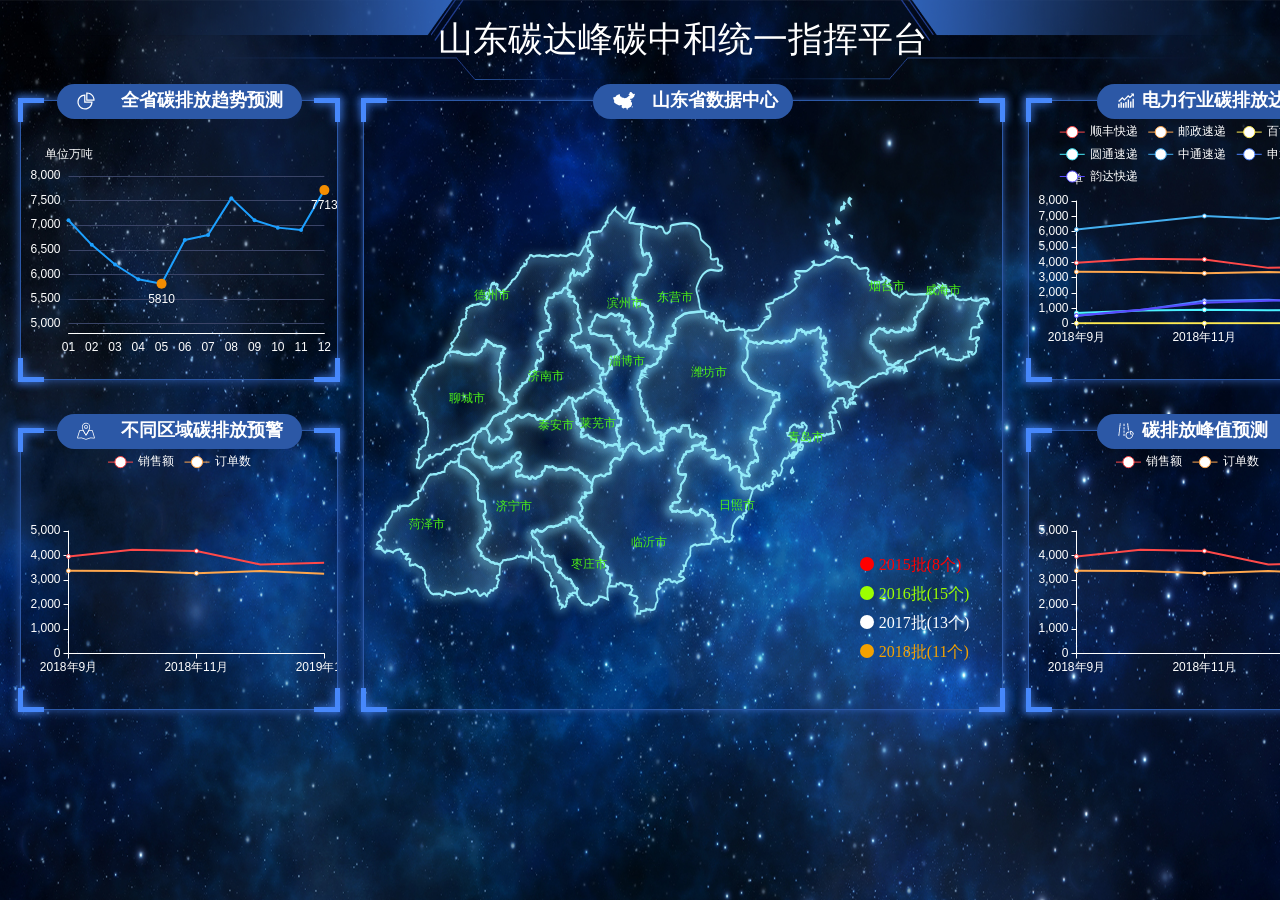
==== commit cc9eaf93: "15点52分" ====
--- a/index.html
+++ b/index.html
@@ -154,7 +154,7 @@
                     <img src="picture/t_2.png" alt="">
                     不同区域碳排放预警
                 </div>
-                <div id="chart_2" class="chart t_btn9" style="width:100%;height: 280px;"></div>
+                <div id="chart_2" class="chart t_btn9" style="width:100%;height: 250px;"></div>
             </div>
         </div>
         <div class="main_center fl">
@@ -222,7 +222,7 @@
                     <img src="picture/t_4.png" alt="">
                     电力行业碳排放达峰预测
                 </div>
-                <div id="chart_3" class="echart t_btn7" style="width:100%;height: 280px;"></div>
+                <div id="chart_3" class="echart t_btn7" style="width:100%;height: 250px;"></div>
             </div>
             <div class="right_2">
                 <!--左上边框-->
@@ -249,156 +249,15 @@
                     <img src="picture/t_5.png" alt="">
                     碳排放峰值预测
                 </div>
-                <div id="chart_4" class="echart fl t_btn4" style="width:100%;height: 280px;cursor: pointer;"></div>
+                <div id="chart_4" class="echart fl t_btn4" style="width:100%;height: 250px;cursor: pointer;"></div>
             </div>
         </div>
     </div>
 </div>
 </body>
 <script src="scripts/jquery-2.2.1.min.js"></script>
-<script src="scripts/bootstrap.min.js"></script>
-<script src="scripts/common.js"></script>
 <script src="scripts/echarts.min.js"></script>
-<script src="scripts/datatool.js"></script>
 <script src="scripts/index.js"></script>
-<!-- <script src="scripts/china.js"></script> -->
 <script src="scripts/shandong.js"></script>
-<script type="text/javascript">
-    var dianshang = [];
-
-    function get_shuju() {
-        $.ajax({
-            type: "post",
-            async: false,
-            url: "/record/dianshang",
-            data: {},
-            dataType: "json",
-            success: function (res) {
-                // console.log(res);
-                // if (res) {
-                // for (var i = 0; i < res.length; i++) {
-                dianshang.push(res);
-                // };
-                // };
-            }
-        })
-        return dianshang;
-    }
-
-    //电商企业入驻情况
-    dianshang = get_shuju();
-
-    var changedetail = echarts.init(document.getElementById('chart_4'));
-    option = {
-        tooltip: {
-            trigger: 'axis',
-            // formatter: '{b}</br>{a}: {c}</br>{a1}: {c1}'
-        },
-        toolbox: {
-            show: false,
-            feature: {
-                dataView: {show: true, readOnly: false},
-                magicType: {show: true, type: ['line', 'bar']},
-                restore: {show: true},
-                saveAsImage: {show: true}
-            }
-        },
-        legend: {
-            data: ['', ''],
-            show: false
-        },
-        grid: {
-            top: '18%',
-            right: '5%',
-            bottom: '8%',
-            left: '5%',
-            containLabel: true
-        },
-        xAxis: [
-            {
-                type: 'category',
-                data: ['名优企业', '技术服务', '技术开发', '电子商务', '网络推广', '涉互联网企业'],
-                splitLine: {
-                    show: false,
-                    lineStyle: {
-                        color: '#3c4452'
-                    }
-                },
-                axisTick: {
-                    show: false
-                },
-                axisLabel: {
-                    textStyle: {
-                        color: "#fff"
-                    },
-                    lineStyle: {
-                        color: '#519cff'
-                    },
-                    alignWithLabel: true,
-                    interval: 0
-                }
-            }
-        ],
-        yAxis: [
-            {
-                type: 'value',
-                name: '入驻数据',
-                nameTextStyle: {
-                    color: '#fff'
-                },
-                interval: 100000,
-                min: 0,
-                splitLine: {
-                    show: true,
-                    lineStyle: {
-                        color: '#23303f'
-                    }
-                },
-                axisLine: {
-                    show: false,
-                    lineStyle: {
-                        color: '#115372'
-                    }
-                },
-                axisTick: {
-                    show: false
-                },
-                axisLabel: {
-                    textStyle: {
-                        color: "#fff"
-                    },
-                    alignWithLabel: true,
-                    interval: 0
-
-                }
-            }
-        ],
-        color: "yellow",
-        series: [
-            {
-                name: '电商企业入驻',
-                type: 'bar',
-                data: [dianshang[0][0], dianshang[0][1], dianshang[0][2], dianshang[0][3], dianshang[0][4], dianshang[0][5]],
-                boundaryGap: '45%',
-                barWidth: '40%',
-
-                itemStyle: {
-                    normal: {
-                        color: function (params) {
-                            var colorList = [
-                                '#6bc0fb', '#7fec9d', '#fedd8b', '#ffa597', '#84e4dd', '#6bc0fb'
-                            ];
-                            return colorList[params.dataIndex]
-                        }, label: {
-                            show: true,
-                            position: 'top',
-                            formatter: '{c}'
-                        }
-                    }
-                }
-            }
-        ]
-    };
-    changedetail.setOption(option);
-</script>
+
 </html>
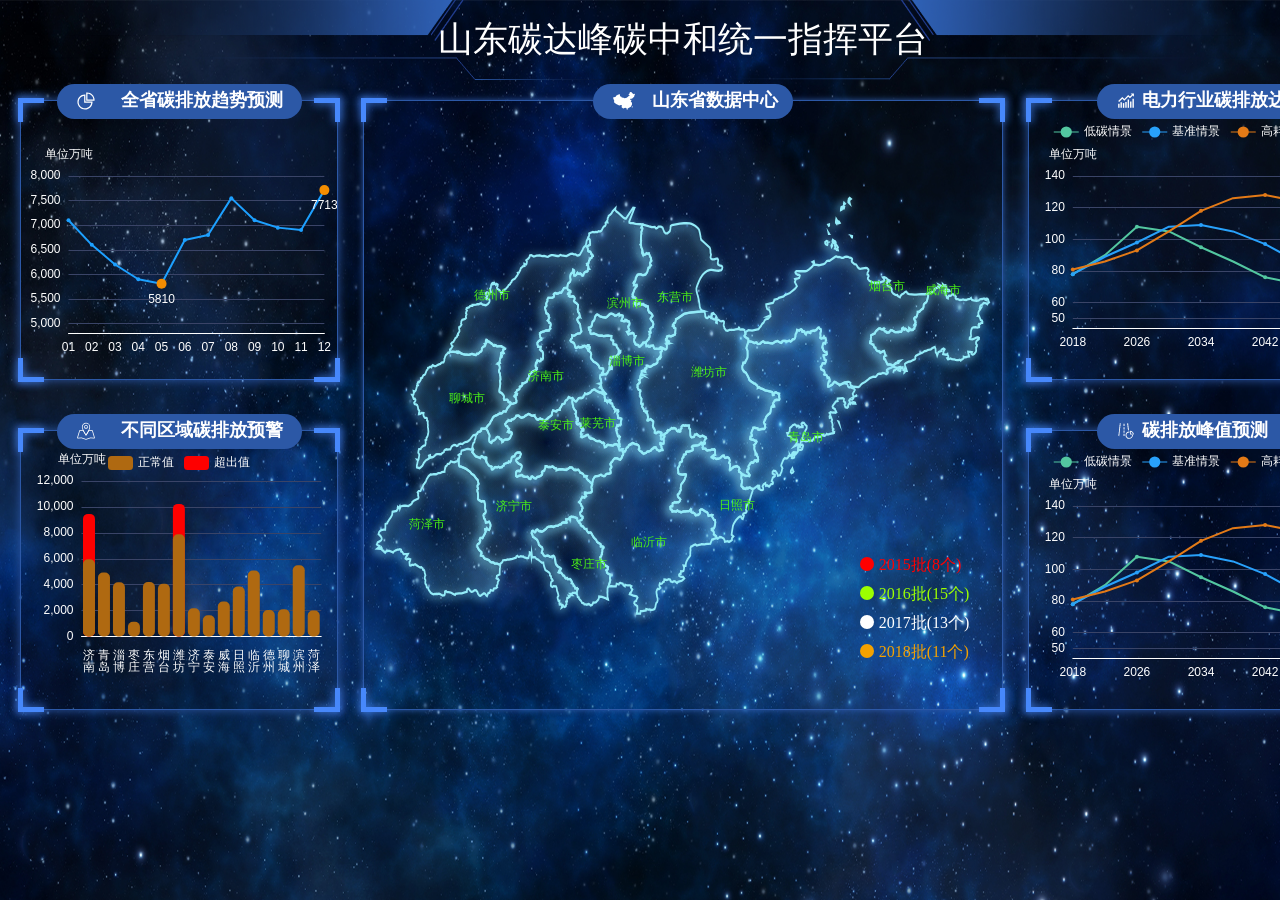
==== commit 43cab37b: "15点52分" ====
--- a/index.html
+++ b/index.html
@@ -256,8 +256,149 @@
 </div>
 </body>
 <script src="scripts/jquery-2.2.1.min.js"></script>
+<script src="scripts/bootstrap.min.js"></script>
+<script src="scripts/common.js"></script>
 <script src="scripts/echarts.min.js"></script>
+<script src="scripts/datatool.js"></script>
 <script src="scripts/index.js"></script>
+<!-- <script src="scripts/china.js"></script> -->
 <script src="scripts/shandong.js"></script>
-
+<script type="text/javascript">
+    var dianshang = [];
+
+    function get_shuju() {
+        $.ajax({
+            type: "post",
+            async: false,
+            url: "/record/dianshang",
+            data: {},
+            dataType: "json",
+            success: function (res) {
+                // console.log(res);
+                // if (res) {
+                // for (var i = 0; i < res.length; i++) {
+                dianshang.push(res);
+                // };
+                // };
+            }
+        })
+        return dianshang;
+    }
+
+    //电商企业入驻情况
+    dianshang = get_shuju();
+
+    var changedetail = echarts.init(document.getElementById('chart_4'));
+    option = {
+        tooltip: {
+            trigger: 'axis',
+            // formatter: '{b}</br>{a}: {c}</br>{a1}: {c1}'
+        },
+        toolbox: {
+            show: false,
+            feature: {
+                dataView: {show: true, readOnly: false},
+                magicType: {show: true, type: ['line', 'bar']},
+                restore: {show: true},
+                saveAsImage: {show: true}
+            }
+        },
+        legend: {
+            data: ['', ''],
+            show: false
+        },
+        grid: {
+            top: '18%',
+            right: '5%',
+            bottom: '8%',
+            left: '5%',
+            containLabel: true
+        },
+        xAxis: [
+            {
+                type: 'category',
+                data: ['名优企业', '技术服务', '技术开发', '电子商务', '网络推广', '涉互联网企业'],
+                splitLine: {
+                    show: false,
+                    lineStyle: {
+                        color: '#3c4452'
+                    }
+                },
+                axisTick: {
+                    show: false
+                },
+                axisLabel: {
+                    textStyle: {
+                        color: "#fff"
+                    },
+                    lineStyle: {
+                        color: '#519cff'
+                    },
+                    alignWithLabel: true,
+                    interval: 0
+                }
+            }
+        ],
+        yAxis: [
+            {
+                type: 'value',
+                name: '入驻数据',
+                nameTextStyle: {
+                    color: '#fff'
+                },
+                interval: 100000,
+                min: 0,
+                splitLine: {
+                    show: true,
+                    lineStyle: {
+                        color: '#23303f'
+                    }
+                },
+                axisLine: {
+                    show: false,
+                    lineStyle: {
+                        color: '#115372'
+                    }
+                },
+                axisTick: {
+                    show: false
+                },
+                axisLabel: {
+                    textStyle: {
+                        color: "#fff"
+                    },
+                    alignWithLabel: true,
+                    interval: 0
+
+                }
+            }
+        ],
+        color: "yellow",
+        series: [
+            {
+                name: '电商企业入驻',
+                type: 'bar',
+                data: [dianshang[0][0], dianshang[0][1], dianshang[0][2], dianshang[0][3], dianshang[0][4], dianshang[0][5]],
+                boundaryGap: '45%',
+                barWidth: '40%',
+
+                itemStyle: {
+                    normal: {
+                        color: function (params) {
+                            var colorList = [
+                                '#6bc0fb', '#7fec9d', '#fedd8b', '#ffa597', '#84e4dd', '#6bc0fb'
+                            ];
+                            return colorList[params.dataIndex]
+                        }, label: {
+                            show: true,
+                            position: 'top',
+                            formatter: '{c}'
+                        }
+                    }
+                }
+            }
+        ]
+    };
+    changedetail.setOption(option);
+</script>
 </html>
